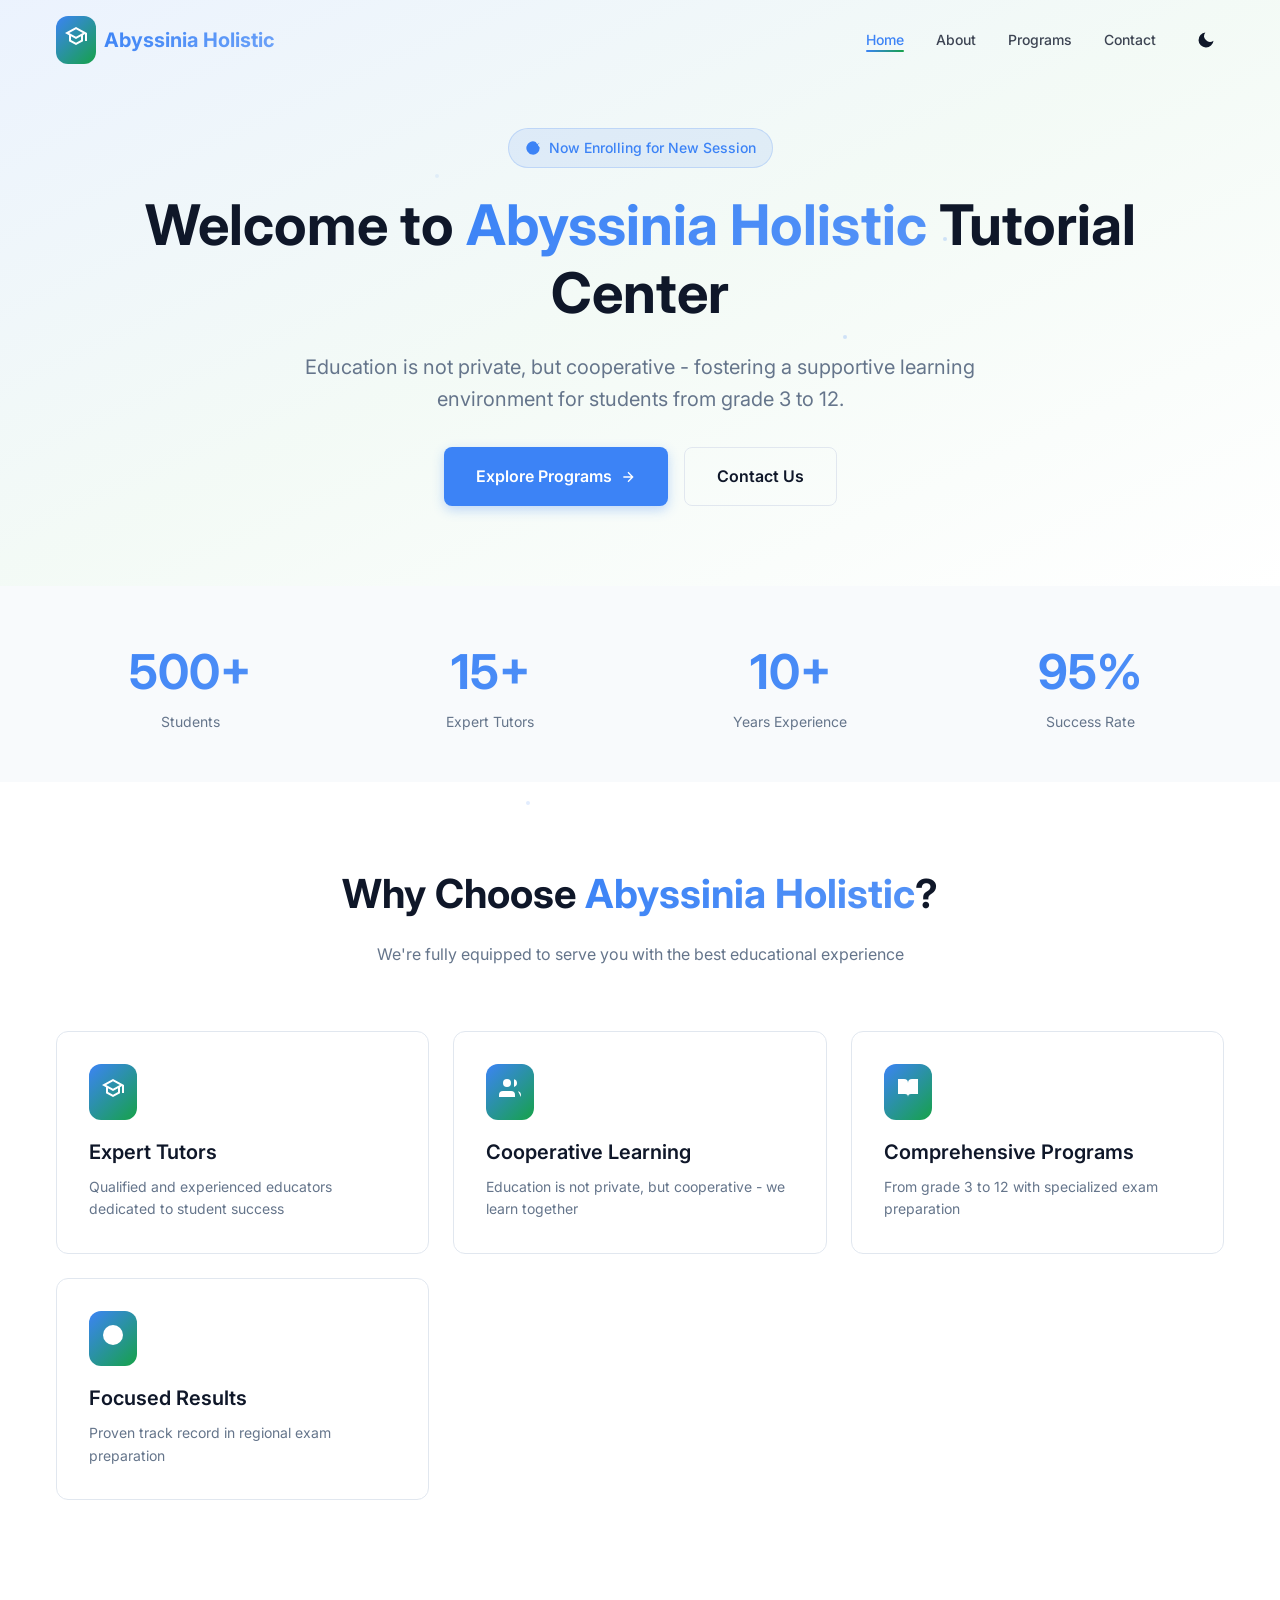
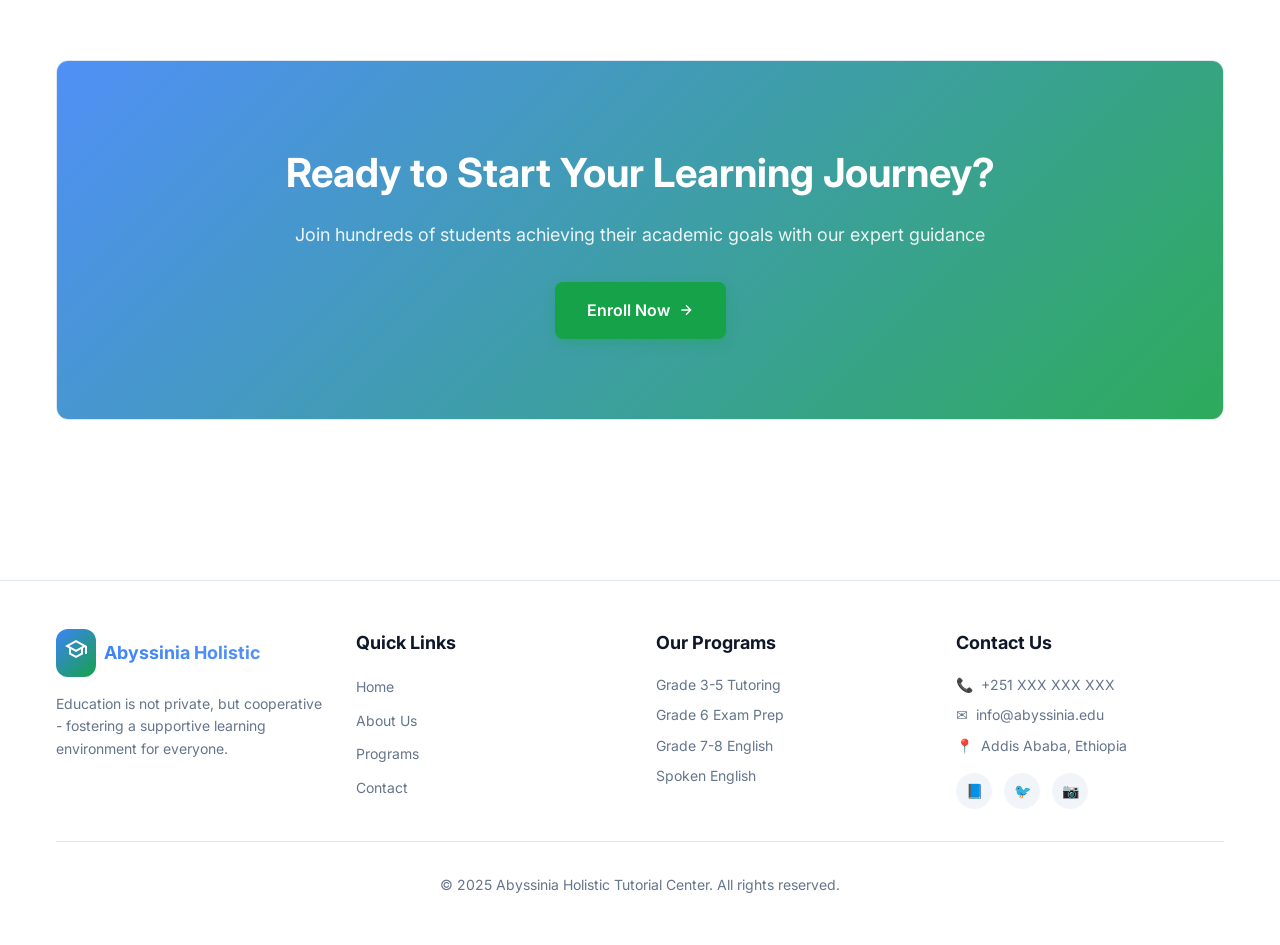
==== index.html @ c07ef42c "Add files via upload" ====
<!DOCTYPE html>
<html lang="en">
<head>
    <meta charset="UTF-8">
    <meta name="viewport" content="width=device-width, initial-scale=1.0">
    <title>Abyssinia Holistic Tutorial Center - Education for Grades 3-12</title>
    <meta name="description" content="Abyssinia Holistic Tutorial Center - Education is not private, but cooperative. Comprehensive tutoring for students from grade 3 to 12 in Addis Ababa, Ethiopia.">
    <link rel="preconnect" href="https://fonts.googleapis.com">
    <link rel="preconnect" href="https://fonts.gstatic.com" crossorigin>
    <link href="https://fonts.googleapis.com/css2?family=Inter:wght@300;400;500;600;700;800;900&display=swap" rel="stylesheet">
    <link rel="stylesheet" href="styles.css">
</head>
<body>
    <!-- Navbar -->
    <nav class="navbar">
        <div class="container">
            <div class="navbar-content">
                <a href="index.html" class="logo">
                    <div class="logo-icon">
                        <svg width="24" height="24" fill="white" viewBox="0 0 24 24">
                            <path d="M12 3L1 9l4 2.18v6L12 21l7-3.82v-6l2-1.09V17h2V9L12 3zm6.82 6L12 12.72 5.18 9 12 5.28 18.82 9zM17 15.99l-5 2.73-5-2.73v-3.72L12 15l5-2.73v3.72z"/>
                        </svg>
                    </div>
                    <span class="logo-text">Abyssinia Holistic</span>
                </a>

                <div style="display: flex; align-items: center; gap: 2rem;">
                    <ul class="nav-links">
                        <li><a href="index.html">Home</a></li>
                        <li><a href="about.html">About</a></li>
                        <li><a href="programs.html">Programs</a></li>
                        <li><a href="contact.html">Contact</a></li>
                    </ul>
                    
                    <button class="theme-toggle" onclick="toggleTheme()" aria-label="Toggle theme">
                        <svg class="sun-icon" width="20" height="20" fill="currentColor" viewBox="0 0 24 24">
                            <circle cx="12" cy="12" r="5"/><path d="M12 1v2m0 18v2M4.22 4.22l1.42 1.42m12.72 12.72l1.42 1.42M1 12h2m18 0h2M4.22 19.78l1.42-1.42M18.36 5.64l1.42-1.42"/>
                        </svg>
                        <svg class="moon-icon" width="20" height="20" fill="currentColor" viewBox="0 0 24 24">
                            <path d="M21 12.79A9 9 0 1 1 11.21 3 7 7 0 0 0 21 12.79z"/>
                        </svg>
                    </button>
                    
                    <button class="mobile-menu-btn" onclick="toggleMobileMenu()" aria-label="Toggle menu">
                        <svg width="24" height="24" fill="none" stroke="currentColor" stroke-width="2" viewBox="0 0 24 24">
                            <path d="M3 12h18M3 6h18M3 18h18"/>
                        </svg>
                    </button>
                </div>
            </div>

            <div class="mobile-menu" id="mobileMenu">
                <a href="index.html">Home</a>
                <a href="about.html">About</a>
                <a href="programs.html">Programs</a>
                <a href="contact.html">Contact</a>
            </div>
        </div>
    </nav>

    <!-- Hero Section -->
    <section style="padding-top: 8rem; padding-bottom: 5rem; position: relative;">
        <div style="position: absolute; inset: 0; background: linear-gradient(to bottom right, hsl(var(--primary) / 0.1), hsl(var(--secondary) / 0.05), hsl(var(--background))); z-index: -1;"></div>
        
        <div class="container">
            <div style="max-width: 64rem; margin: 0 auto; text-align: center;" class="animate-fade-in">
                <div style="display: inline-flex; align-items: center; gap: 0.5rem; padding: 0.5rem 1rem; border-radius: 9999px; background: hsl(var(--primary) / 0.1); border: 1px solid hsl(var(--primary) / 0.2); margin-bottom: 1.5rem;">
                    <svg width="16" height="16" fill="hsl(var(--primary))" viewBox="0 0 24 24">
                        <path d="M22 11.08V12a10 10 0 1 1-5.93-9.14"/><path d="M22 4L12 14.01l-3-3"/>
                    </svg>
                    <span style="font-size: 0.875rem; font-weight: 500; color: hsl(var(--primary));">Now Enrolling for New Session</span>
                </div>
                
                <h1 style="font-size: 3.5rem; font-weight: 700; margin-bottom: 1.5rem; line-height: 1.2;">
                    Welcome to <span class="gradient-text">Abyssinia Holistic</span> Tutorial Center
                </h1>
                
                <p style="font-size: 1.25rem; color: hsl(var(--muted-foreground)); margin-bottom: 2rem; max-width: 48rem; margin-left: auto; margin-right: auto;">
                    Education is not private, but cooperative - fostering a supportive learning environment for students from grade 3 to 12.
                </p>
                
                <div style="display: flex; gap: 1rem; justify-content: center; flex-wrap: wrap;">
                    <a href="programs.html" class="btn btn-primary btn-lg">
                        Explore Programs
                        <svg width="16" height="16" fill="none" stroke="currentColor" stroke-width="2" viewBox="0 0 24 24">
                            <path d="M5 12h14m-7-7l7 7-7 7"/>
                        </svg>
                    </a>
                    <a href="contact.html" class="btn btn-outline btn-lg">Contact Us</a>
                </div>
            </div>
        </div>
    </section>

    <!-- Stats Section -->
    <section style="padding: 3rem 0; background: hsl(var(--muted) / 0.5);">
        <div class="container">
            <div style="display: grid; grid-template-columns: repeat(auto-fit, minmax(200px, 1fr)); gap: 2rem; text-align: center;">
                <div class="animate-slide-up">
                    <div style="font-size: 3rem; font-weight: 700;" class="gradient-text">500+</div>
                    <div style="font-size: 0.875rem; color: hsl(var(--muted-foreground));">Students</div>
                </div>
                <div class="animate-slide-up" style="animation-delay: 0.1s;">
                    <div style="font-size: 3rem; font-weight: 700;" class="gradient-text">15+</div>
                    <div style="font-size: 0.875rem; color: hsl(var(--muted-foreground));">Expert Tutors</div>
                </div>
                <div class="animate-slide-up" style="animation-delay: 0.2s;">
                    <div style="font-size: 3rem; font-weight: 700;" class="gradient-text">10+</div>
                    <div style="font-size: 0.875rem; color: hsl(var(--muted-foreground));">Years Experience</div>
                </div>
                <div class="animate-slide-up" style="animation-delay: 0.3s;">
                    <div style="font-size: 3rem; font-weight: 700;" class="gradient-text">95%</div>
                    <div style="font-size: 0.875rem; color: hsl(var(--muted-foreground));">Success Rate</div>
                </div>
            </div>
        </div>
    </section>

    <!-- Features Section -->
    <section style="padding: 5rem 0;">
        <div class="container">
            <div style="text-align: center; margin-bottom: 4rem;">
                <h2 style="font-size: 2.5rem; font-weight: 700; margin-bottom: 1rem;">
                    Why Choose <span class="gradient-text">Abyssinia Holistic</span>?
                </h2>
                <p style="color: hsl(var(--muted-foreground)); max-width: 48rem; margin: 0 auto;">
                    We're fully equipped to serve you with the best educational experience
                </p>
            </div>
            
            <div style="display: grid; grid-template-columns: repeat(auto-fit, minmax(280px, 1fr)); gap: 1.5rem;">
                <div class="card animate-slide-up">
                    <div style="padding: 0.75rem; border-radius: 12px; background: linear-gradient(135deg, hsl(var(--primary)), hsl(var(--secondary))); width: fit-content; margin-bottom: 1rem;">
                        <svg width="24" height="24" fill="white" viewBox="0 0 24 24">
                            <path d="M12 3L1 9l4 2.18v6L12 21l7-3.82v-6l2-1.09V17h2V9L12 3zm6.82 6L12 12.72 5.18 9 12 5.28 18.82 9zM17 15.99l-5 2.73-5-2.73v-3.72L12 15l5-2.73v3.72z"/>
                        </svg>
                    </div>
                    <h3 style="font-size: 1.25rem; font-weight: 600; margin-bottom: 0.5rem;">Expert Tutors</h3>
                    <p style="color: hsl(var(--muted-foreground)); font-size: 0.875rem;">Qualified and experienced educators dedicated to student success</p>
                </div>

                <div class="card animate-slide-up" style="animation-delay: 0.1s;">
                    <div style="padding: 0.75rem; border-radius: 12px; background: linear-gradient(135deg, hsl(var(--primary)), hsl(var(--secondary))); width: fit-content; margin-bottom: 1rem;">
                        <svg width="24" height="24" fill="white" viewBox="0 0 24 24">
                            <path d="M17 21v-2a4 4 0 0 0-4-4H5a4 4 0 0 0-4 4v2"/><circle cx="9" cy="7" r="4"/><path d="M23 21v-2a4 4 0 0 0-3-3.87m-4-12a4 4 0 0 1 0 7.75"/>
                        </svg>
                    </div>
                    <h3 style="font-size: 1.25rem; font-weight: 600; margin-bottom: 0.5rem;">Cooperative Learning</h3>
                    <p style="color: hsl(var(--muted-foreground)); font-size: 0.875rem;">Education is not private, but cooperative - we learn together</p>
                </div>

                <div class="card animate-slide-up" style="animation-delay: 0.2s;">
                    <div style="padding: 0.75rem; border-radius: 12px; background: linear-gradient(135deg, hsl(var(--primary)), hsl(var(--secondary))); width: fit-content; margin-bottom: 1rem;">
                        <svg width="24" height="24" fill="white" viewBox="0 0 24 24">
                            <path d="M2 3h6a4 4 0 0 1 4 4v14a3 3 0 0 0-3-3H2z"/><path d="M22 3h-6a4 4 0 0 0-4 4v14a3 3 0 0 1 3-3h7z"/>
                        </svg>
                    </div>
                    <h3 style="font-size: 1.25rem; font-weight: 600; margin-bottom: 0.5rem;">Comprehensive Programs</h3>
                    <p style="color: hsl(var(--muted-foreground)); font-size: 0.875rem;">From grade 3 to 12 with specialized exam preparation</p>
                </div>

                <div class="card animate-slide-up" style="animation-delay: 0.3s;">
                    <div style="padding: 0.75rem; border-radius: 12px; background: linear-gradient(135deg, hsl(var(--primary)), hsl(var(--secondary))); width: fit-content; margin-bottom: 1rem;">
                        <svg width="24" height="24" fill="white" viewBox="0 0 24 24">
                            <circle cx="12" cy="12" r="10"/><path d="M12 6v6l4 2"/>
                        </svg>
                    </div>
                    <h3 style="font-size: 1.25rem; font-weight: 600; margin-bottom: 0.5rem;">Focused Results</h3>
                    <p style="color: hsl(var(--muted-foreground)); font-size: 0.875rem;">Proven track record in regional exam preparation</p>
                </div>
            </div>
        </div>
    </section>

    <!-- CTA Section -->
    <section style="padding: 5rem 0;">
        <div class="container">
            <div class="card" style="position: relative; overflow: hidden;">
                <div style="position: absolute; inset: 0; background: linear-gradient(135deg, hsl(var(--primary)), hsl(var(--secondary))); opacity: 0.9;"></div>
                <div style="position: relative; padding: 3rem; text-align: center; color: white;">
                    <h2 style="font-size: 2.5rem; font-weight: 700; margin-bottom: 1rem;">Ready to Start Your Learning Journey?</h2>
                    <p style="font-size: 1.125rem; margin-bottom: 2rem; opacity: 0.9; max-width: 48rem; margin-left: auto; margin-right: auto;">
                        Join hundreds of students achieving their academic goals with our expert guidance
                    </p>
                    <a href="contact.html" class="btn btn-secondary btn-lg">
                        Enroll Now
                        <svg width="16" height="16" fill="none" stroke="currentColor" stroke-width="2" viewBox="0 0 24 24">
                            <path d="M5 12h14m-7-7l7 7-7 7"/>
                        </svg>
                    </a>
                </div>
            </div>
        </div>
    </section>

    <!-- Footer -->
    <footer class="footer">
        <div class="container">
            <div class="footer-grid">
                <div>
                    <div style="display: flex; align-items: center; gap: 0.5rem; margin-bottom: 1rem;">
                        <div style="padding: 0.5rem; border-radius: 12px; background: linear-gradient(135deg, hsl(var(--primary)), hsl(var(--secondary)));">
                            <svg width="24" height="24" fill="white" viewBox="0 0 24 24">
                                <path d="M12 3L1 9l4 2.18v6L12 21l7-3.82v-6l2-1.09V17h2V9L12 3zm6.82 6L12 12.72 5.18 9 12 5.28 18.82 9zM17 15.99l-5 2.73-5-2.73v-3.72L12 15l5-2.73v3.72z"/>
                            </svg>
                        </div>
                        <span style="font-size: 1.125rem; font-weight: 700;" class="gradient-text">Abyssinia Holistic</span>
                    </div>
                    <p style="font-size: 0.875rem; color: hsl(var(--muted-foreground));">
                        Education is not private, but cooperative - fostering a supportive learning environment for everyone.
                    </p>
                </div>

                <div>
                    <h3>Quick Links</h3>
                    <ul>
                        <li><a href="index.html">Home</a></li>
                        <li><a href="about.html">About Us</a></li>
                        <li><a href="programs.html">Programs</a></li>
                        <li><a href="contact.html">Contact</a></li>
                    </ul>
                </div>

                <div>
                    <h3>Our Programs</h3>
                    <ul>
                        <li style="color: hsl(var(--muted-foreground)); font-size: 0.875rem;">Grade 3-5 Tutoring</li>
                        <li style="color: hsl(var(--muted-foreground)); font-size: 0.875rem;">Grade 6 Exam Prep</li>
                        <li style="color: hsl(var(--muted-foreground)); font-size: 0.875rem;">Grade 7-8 English</li>
                        <li style="color: hsl(var(--muted-foreground)); font-size: 0.875rem;">Spoken English</li>
                    </ul>
                </div>

                <div>
                    <h3>Contact Us</h3>
                    <ul style="margin-bottom: 1rem;">
                        <li style="display: flex; align-items: center; gap: 0.5rem; color: hsl(var(--muted-foreground)); font-size: 0.875rem;">
                            <span>📞</span> +251 XXX XXX XXX
                        </li>
                        <li style="display: flex; align-items: center; gap: 0.5rem; color: hsl(var(--muted-foreground)); font-size: 0.875rem;">
                            <span>✉️</span> info@abyssinia.edu
                        </li>
                        <li style="display: flex; align-items: center; gap: 0.5rem; color: hsl(var(--muted-foreground)); font-size: 0.875rem;">
                            <span>📍</span> Addis Ababa, Ethiopia
                        </li>
                    </ul>
                    <div class="social-links">
                        <a href="#" aria-label="Facebook">📘</a>
                        <a href="#" aria-label="Twitter">🐦</a>
                        <a href="#" aria-label="Instagram">📷</a>
                    </div>
                </div>
            </div>

            <div class="footer-bottom">
                <p>&copy; 2025 Abyssinia Holistic Tutorial Center. All rights reserved.</p>
            </div>
        </div>
    </footer>

    <script src="script.js"></script>
</body>
</html>
---- styles.css ----
* {
  margin: 0;
  padding: 0;
  box-sizing: border-box;
}

:root {
  --background: 0 0% 100%;
  --foreground: 222 47% 11%;
  --card: 0 0% 100%;
  --card-foreground: 222 47% 11%;
  --primary: 217 91% 60%;
  --primary-foreground: 0 0% 100%;
  --primary-glow: 217 91% 70%;
  --secondary: 142 76% 36%;
  --secondary-foreground: 0 0% 100%;
  --muted: 210 40% 96%;
  --muted-foreground: 215 16% 47%;
  --accent: 38 92% 50%;
  --accent-foreground: 0 0% 100%;
  --border: 214 32% 91%;
  --shadow-glow: 0 8px 32px -8px hsl(217 91% 60% / 0.3);
  --shadow-elevated: 0 20px 60px -12px hsl(222 47% 11% / 0.12);
  --transition-smooth: all 0.3s cubic-bezier(0.4, 0, 0.2, 1);
}

.dark {
  --background: 222 47% 7%;
  --foreground: 210 40% 98%;
  --card: 222 47% 11%;
  --card-foreground: 210 40% 98%;
  --primary: 217 91% 60%;
  --primary-foreground: 0 0% 100%;
  --primary-glow: 217 91% 70%;
  --secondary: 142 76% 36%;
  --secondary-foreground: 0 0% 100%;
  --muted: 217 33% 17%;
  --muted-foreground: 215 20% 65%;
  --accent: 38 92% 50%;
  --accent-foreground: 0 0% 100%;
  --border: 217 33% 17%;
  --shadow-glow: 0 8px 32px -8px hsl(217 91% 60% / 0.5);
  --shadow-elevated: 0 20px 60px -12px hsl(0 0% 0% / 0.3);
}

body {
  font-family: 'Inter', system-ui, -apple-system, sans-serif;
  background: hsl(var(--background));
  color: hsl(var(--foreground));
  line-height: 1.6;
  overflow-x: hidden;
}

html {
  scroll-behavior: smooth;
}

.container {
  max-width: 1200px;
  margin: 0 auto;
  padding: 0 1rem;
}

/* Navbar Styles */
.navbar {
  position: fixed;
  top: 0;
  left: 0;
  right: 0;
  z-index: 1000;
  transition: var(--transition-smooth);
  animation: slideDown 0.5s ease-out;
}

.navbar.scrolled {
  background: hsl(var(--background) / 0.95);
  backdrop-filter: blur(12px);
  box-shadow: 0 4px 12px hsl(var(--foreground) / 0.1);
}

.navbar-content {
  display: flex;
  align-items: center;
  justify-content: space-between;
  height: 80px;
}

.logo {
  display: flex;
  align-items: center;
  gap: 0.5rem;
  text-decoration: none;
  color: hsl(var(--foreground));
  animation: bounceIn 0.8s ease-out;
}

.logo-icon {
  padding: 0.5rem;
  border-radius: 12px;
  background: linear-gradient(135deg, hsl(var(--primary)), hsl(var(--secondary)));
  transition: var(--transition-smooth);
  animation: rotate3d 3s ease-in-out infinite;
}

.logo:hover .logo-icon {
  transform: scale(1.1) rotate(15deg);
  box-shadow: var(--shadow-glow);
}

.logo-text {
  font-size: 1.25rem;
  font-weight: 700;
  background: linear-gradient(135deg, hsl(var(--primary)) 0%, hsl(var(--primary-glow)) 100%);
  -webkit-background-clip: text;
  -webkit-text-fill-color: transparent;
  background-clip: text;
  animation: shimmer 3s ease-in-out infinite;
}

.nav-links {
  display: flex;
  align-items: center;
  gap: 2rem;
  list-style: none;
}

.nav-links li {
  animation: fadeInUp 0.5s ease-out backwards;
}

.nav-links li:nth-child(1) { animation-delay: 0.1s; }
.nav-links li:nth-child(2) { animation-delay: 0.2s; }
.nav-links li:nth-child(3) { animation-delay: 0.3s; }
.nav-links li:nth-child(4) { animation-delay: 0.4s; }

.nav-links a {
  position: relative;
  text-decoration: none;
  color: hsl(var(--foreground) / 0.8);
  font-weight: 500;
  font-size: 0.875rem;
  transition: var(--transition-smooth);
}

.nav-links a::before {
  content: '';
  position: absolute;
  bottom: -4px;
  left: 50%;
  width: 0;
  height: 2px;
  background: linear-gradient(to right, hsl(var(--primary)), hsl(var(--secondary)));
  transform: translateX(-50%);
  transition: width 0.3s ease;
  border-radius: 2px;
}

.nav-links a:hover::before,
.nav-links a.active::before {
  width: 100%;
}

.nav-links a:hover,
.nav-links a.active {
  color: hsl(var(--primary));
  transform: translateY(-2px);
}

.theme-toggle,
.mobile-menu-btn {
  background: none;
  border: none;
  cursor: pointer;
  padding: 0.5rem;
  border-radius: 50%;
  color: hsl(var(--foreground));
  transition: var(--transition-smooth);
  animation: pulse 2s ease-in-out infinite;
}

.theme-toggle:hover,
.mobile-menu-btn:hover {
  background: hsl(var(--muted));
  box-shadow: var(--shadow-glow);
  transform: rotate(15deg) scale(1.1);
  animation: none;
}

.mobile-menu-btn {
  display: none;
}

.mobile-menu {
  display: none;
  padding: 1rem 0;
  animation: slideDown 0.3s ease-out;
}

.mobile-menu.active {
  display: block;
}

.mobile-menu a {
  display: block;
  padding: 0.75rem 1rem;
  text-decoration: none;
  color: hsl(var(--foreground));
  border-radius: 8px;
  margin-bottom: 0.5rem;
  transition: var(--transition-smooth);
  animation: slideInLeft 0.4s ease-out backwards;
}

.mobile-menu a:nth-child(1) { animation-delay: 0.1s; }
.mobile-menu a:nth-child(2) { animation-delay: 0.2s; }
.mobile-menu a:nth-child(3) { animation-delay: 0.3s; }
.mobile-menu a:nth-child(4) { animation-delay: 0.4s; }

.mobile-menu a:hover,
.mobile-menu a.active {
  background: hsl(var(--primary));
  color: hsl(var(--primary-foreground));
  transform: translateX(10px);
}

/* Card Styles */
.card {
  background: hsl(var(--card));
  border: 1px solid hsl(var(--border));
  border-radius: 12px;
  padding: 2rem;
  transition: var(--transition-smooth);
  position: relative;
  overflow: hidden;
}

.card::before {
  content: '';
  position: absolute;
  top: 0;
  left: 0;
  width: 100%;
  height: 100%;
  background: linear-gradient(135deg, hsl(var(--primary) / 0.03), hsl(var(--secondary) / 0.03));
  opacity: 0;
  transition: opacity 0.3s ease;
}

.card:hover::before {
  opacity: 1;
}

.card:hover {
  transform: translateY(-8px) scale(1.02);
  box-shadow: var(--shadow-elevated);
  border-color: hsl(var(--primary) / 0.3);
}

/* Button Styles */
.btn {
  display: inline-flex;
  align-items: center;
  gap: 0.5rem;
  padding: 0.75rem 1.5rem;
  border: none;
  border-radius: 8px;
  font-weight: 600;
  font-size: 0.875rem;
  cursor: pointer;
  transition: var(--transition-smooth);
  text-decoration: none;
  position: relative;
  overflow: hidden;
}

.btn::before {
  content: '';
  position: absolute;
  top: 50%;
  left: 50%;
  width: 0;
  height: 0;
  border-radius: 50%;
  background: rgba(255, 255, 255, 0.2);
  transform: translate(-50%, -50%);
  transition: width 0.6s, height 0.6s;
}

.btn:hover::before {
  width: 300px;
  height: 300px;
}

.btn svg {
  transition: transform 0.3s ease;
}

.btn:hover svg {
  transform: translateX(5px);
}

.btn-primary {
  background: hsl(var(--primary));
  color: hsl(var(--primary-foreground));
  box-shadow: 0 4px 12px hsl(var(--primary) / 0.3);
}

.btn-primary:hover {
  box-shadow: 0 8px 24px hsl(var(--primary) / 0.4);
  transform: translateY(-2px) scale(1.05);
}

.btn-secondary {
  background: hsl(var(--secondary));
  color: hsl(var(--secondary-foreground));
  box-shadow: 0 4px 12px hsl(var(--secondary) / 0.3);
}

.btn-secondary:hover {
  box-shadow: 0 8px 24px hsl(var(--secondary) / 0.4);
  transform: translateY(-2px) scale(1.05);
}

.btn-outline {
  background: transparent;
  color: hsl(var(--foreground));
  border: 1px solid hsl(var(--border));
}

.btn-outline:hover {
  background: hsl(var(--muted));
  border-color: hsl(var(--primary));
  transform: translateY(-2px);
}

.btn-lg {
  padding: 1rem 2rem;
  font-size: 1rem;
}

/* Gradient Text */
.gradient-text {
  background: linear-gradient(135deg, hsl(var(--primary)) 0%, hsl(var(--primary-glow)) 100%);
  -webkit-background-clip: text;
  -webkit-text-fill-color: transparent;
  background-clip: text;
  animation: gradientShift 3s ease-in-out infinite;
  background-size: 200% 200%;
}

/* Animations */
@keyframes fadeIn {
  from {
    opacity: 0;
  }
  to {
    opacity: 1;
  }
}

@keyframes fadeInUp {
  from {
    opacity: 0;
    transform: translateY(30px);
  }
  to {
    opacity: 1;
    transform: translateY(0);
  }
}

@keyframes slideUp {
  from {
    opacity: 0;
    transform: translateY(30px);
  }
  to {
    opacity: 1;
    transform: translateY(0);
  }
}

@keyframes slideDown {
  from {
    opacity: 0;
    transform: translateY(-20px);
  }
  to {
    opacity: 1;
    transform: translateY(0);
  }
}

@keyframes slideInLeft {
  from {
    opacity: 0;
    transform: translateX(-30px);
  }
  to {
    opacity: 1;
    transform: translateX(0);
  }
}

@keyframes slideInRight {
  from {
    opacity: 0;
    transform: translateX(30px);
  }
  to {
    opacity: 1;
    transform: translateX(0);
  }
}

@keyframes bounceIn {
  0% {
    opacity: 0;
    transform: scale(0.3);
  }
  50% {
    opacity: 1;
    transform: scale(1.05);
  }
  70% {
    transform: scale(0.9);
  }
  100% {
    transform: scale(1);
  }
}

@keyframes pulse {
  0%, 100% {
    transform: scale(1);
    opacity: 1;
  }
  50% {
    transform: scale(1.05);
    opacity: 0.9;
  }
}

@keyframes shimmer {
  0% {
    background-position: -200% center;
  }
  100% {
    background-position: 200% center;
  }
}

@keyframes rotate3d {
  0%, 100% {
    transform: rotate(0deg);
  }
  25% {
    transform: rotate(-5deg);
  }
  75% {
    transform: rotate(5deg);
  }
}

@keyframes float {
  0%, 100% {
    transform: translateY(0px);
  }
  50% {
    transform: translateY(-10px);
  }
}

@keyframes wiggle {
  0%, 100% {
    transform: rotate(0deg);
  }
  25% {
    transform: rotate(-3deg);
  }
  75% {
    transform: rotate(3deg);
  }
}

@keyframes gradientShift {
  0%, 100% {
    background-position: 0% 50%;
  }
  50% {
    background-position: 100% 50%;
  }
}

@keyframes scaleIn {
  from {
    opacity: 0;
    transform: scale(0.9);
  }
  to {
    opacity: 1;
    transform: scale(1);
  }
}

@keyframes heartBeat {
  0%, 100% {
    transform: scale(1);
  }
  10%, 30% {
    transform: scale(0.9);
  }
  20%, 40%, 60%, 80% {
    transform: scale(1.1);
  }
  50%, 70% {
    transform: scale(1.05);
  }
}

@keyframes swing {
  20% {
    transform: rotate(15deg);
  }
  40% {
    transform: rotate(-10deg);
  }
  60% {
    transform: rotate(5deg);
  }
  80% {
    transform: rotate(-5deg);
  }
  100% {
    transform: rotate(0deg);
  }
}

@keyframes wobble {
  0%, 100% {
    transform: translateX(0);
  }
  15% {
    transform: translateX(-10px) rotate(-5deg);
  }
  30% {
    transform: translateX(8px) rotate(3deg);
  }
  45% {
    transform: translateX(-8px) rotate(-3deg);
  }
  60% {
    transform: translateX(5px) rotate(2deg);
  }
  75% {
    transform: translateX(-3px) rotate(-1deg);
  }
}

@keyframes flip {
  from {
    transform: perspective(400px) rotateY(0);
  }
  to {
    transform: perspective(400px) rotateY(360deg);
  }
}

@keyframes zoomIn {
  from {
    opacity: 0;
    transform: scale(0.5);
  }
  to {
    opacity: 1;
    transform: scale(1);
  }
}

.animate-fade-in {
  animation: fadeIn 0.8s ease-out;
}

.animate-slide-up {
  animation: slideUp 0.8s ease-out;
}

.animate-slide-down {
  animation: slideDown 0.8s ease-out;
}

.animate-slide-in-left {
  animation: slideInLeft 0.8s ease-out;
}

.animate-slide-in-right {
  animation: slideInRight 0.8s ease-out;
}

.animate-bounce-in {
  animation: bounceIn 1s ease-out;
}

.animate-pulse {
  animation: pulse 2s ease-in-out infinite;
}

.animate-float {
  animation: float 3s ease-in-out infinite;
}

.animate-wiggle {
  animation: wiggle 1s ease-in-out;
}

.animate-scale-in {
  animation: scaleIn 0.5s ease-out;
}

.animate-heart-beat {
  animation: heartBeat 1.3s ease-in-out infinite;
}

.animate-swing {
  animation: swing 1s ease-in-out;
}

.animate-wobble {
  animation: wobble 1s ease-in-out;
}

.animate-flip {
  animation: flip 1s ease-in-out;
}

.animate-zoom-in {
  animation: zoomIn 0.6s ease-out;
}

/* Footer Styles */
.footer {
  background: hsl(var(--card));
  border-top: 1px solid hsl(var(--border));
  margin-top: 5rem;
  padding: 3rem 0;
  animation: fadeInUp 0.8s ease-out;
}

.footer-grid {
  display: grid;
  grid-template-columns: repeat(auto-fit, minmax(250px, 1fr));
  gap: 2rem;
  margin-bottom: 2rem;
}

.footer-grid > div {
  animation: slideInLeft 0.8s ease-out backwards;
}

.footer-grid > div:nth-child(1) { animation-delay: 0.1s; }
.footer-grid > div:nth-child(2) { animation-delay: 0.2s; }
.footer-grid > div:nth-child(3) { animation-delay: 0.3s; }
.footer-grid > div:nth-child(4) { animation-delay: 0.4s; }

.footer h3 {
  font-size: 1.125rem;
  margin-bottom: 1rem;
}

.footer ul {
  list-style: none;
}

.footer li {
  margin-bottom: 0.5rem;
  transition: var(--transition-smooth);
}

.footer li:hover {
  transform: translateX(5px);
}

.footer a {
  color: hsl(var(--muted-foreground));
  text-decoration: none;
  font-size: 0.875rem;
  transition: var(--transition-smooth);
  position: relative;
}

.footer a::after {
  content: '';
  position: absolute;
  bottom: -2px;
  left: 0;
  width: 0;
  height: 1px;
  background: hsl(var(--primary));
  transition: width 0.3s ease;
}

.footer a:hover::after {
  width: 100%;
}

.footer a:hover {
  color: hsl(var(--primary));
}

.footer-bottom {
  text-align: center;
  padding-top: 2rem;
  border-top: 1px solid hsl(var(--border));
  color: hsl(var(--muted-foreground));
  font-size: 0.875rem;
  animation: fadeIn 1s ease-out 0.5s backwards;
}

.social-links {
  display: flex;
  gap: 0.75rem;
  margin-top: 1rem;
}

.social-links a {
  display: flex;
  align-items: center;
  justify-content: center;
  width: 36px;
  height: 36px;
  border-radius: 50%;
  background: hsl(var(--muted));
  transition: var(--transition-smooth);
  animation: bounceIn 0.8s ease-out backwards;
}

.social-links a:nth-child(1) { animation-delay: 0.1s; }
.social-links a:nth-child(2) { animation-delay: 0.2s; }
.social-links a:nth-child(3) { animation-delay: 0.3s; }

.social-links a:hover {
  background: hsl(var(--primary));
  color: hsl(var(--primary-foreground));
  transform: translateY(-6px) rotate(15deg) scale(1.2);
  box-shadow: var(--shadow-glow);
}

/* Form Styles */
.form-group {
  margin-bottom: 1.5rem;
  animation: slideInLeft 0.6s ease-out backwards;
}

.form-group:nth-child(1) { animation-delay: 0.1s; }
.form-group:nth-child(2) { animation-delay: 0.2s; }
.form-group:nth-child(3) { animation-delay: 0.3s; }
.form-group:nth-child(4) { animation-delay: 0.4s; }

.form-label {
  display: block;
  font-size: 0.875rem;
  font-weight: 500;
  margin-bottom: 0.5rem;
}

.form-input,
.form-textarea {
  width: 100%;
  padding: 0.75rem;
  border: 1px solid hsl(var(--border));
  border-radius: 8px;
  background: hsl(var(--background));
  color: hsl(var(--foreground));
  font-family: inherit;
  font-size: 0.875rem;
  transition: var(--transition-smooth);
}

.form-input:focus,
.form-textarea:focus {
  outline: none;
  border-color: hsl(var(--primary));
  box-shadow: 0 0 0 3px hsl(var(--primary) / 0.1);
  transform: translateY(-2px);
}

/* Responsive */
@media (max-width: 768px) {
  .nav-links {
    display: none;
  }

  .mobile-menu-btn {
    display: block;
  }

  .footer-grid {
    grid-template-columns: 1fr;
  }
}

/* Icons (Using Unicode symbols) */
.icon {
  width: 20px;
  height: 20px;
  display: inline-block;
}
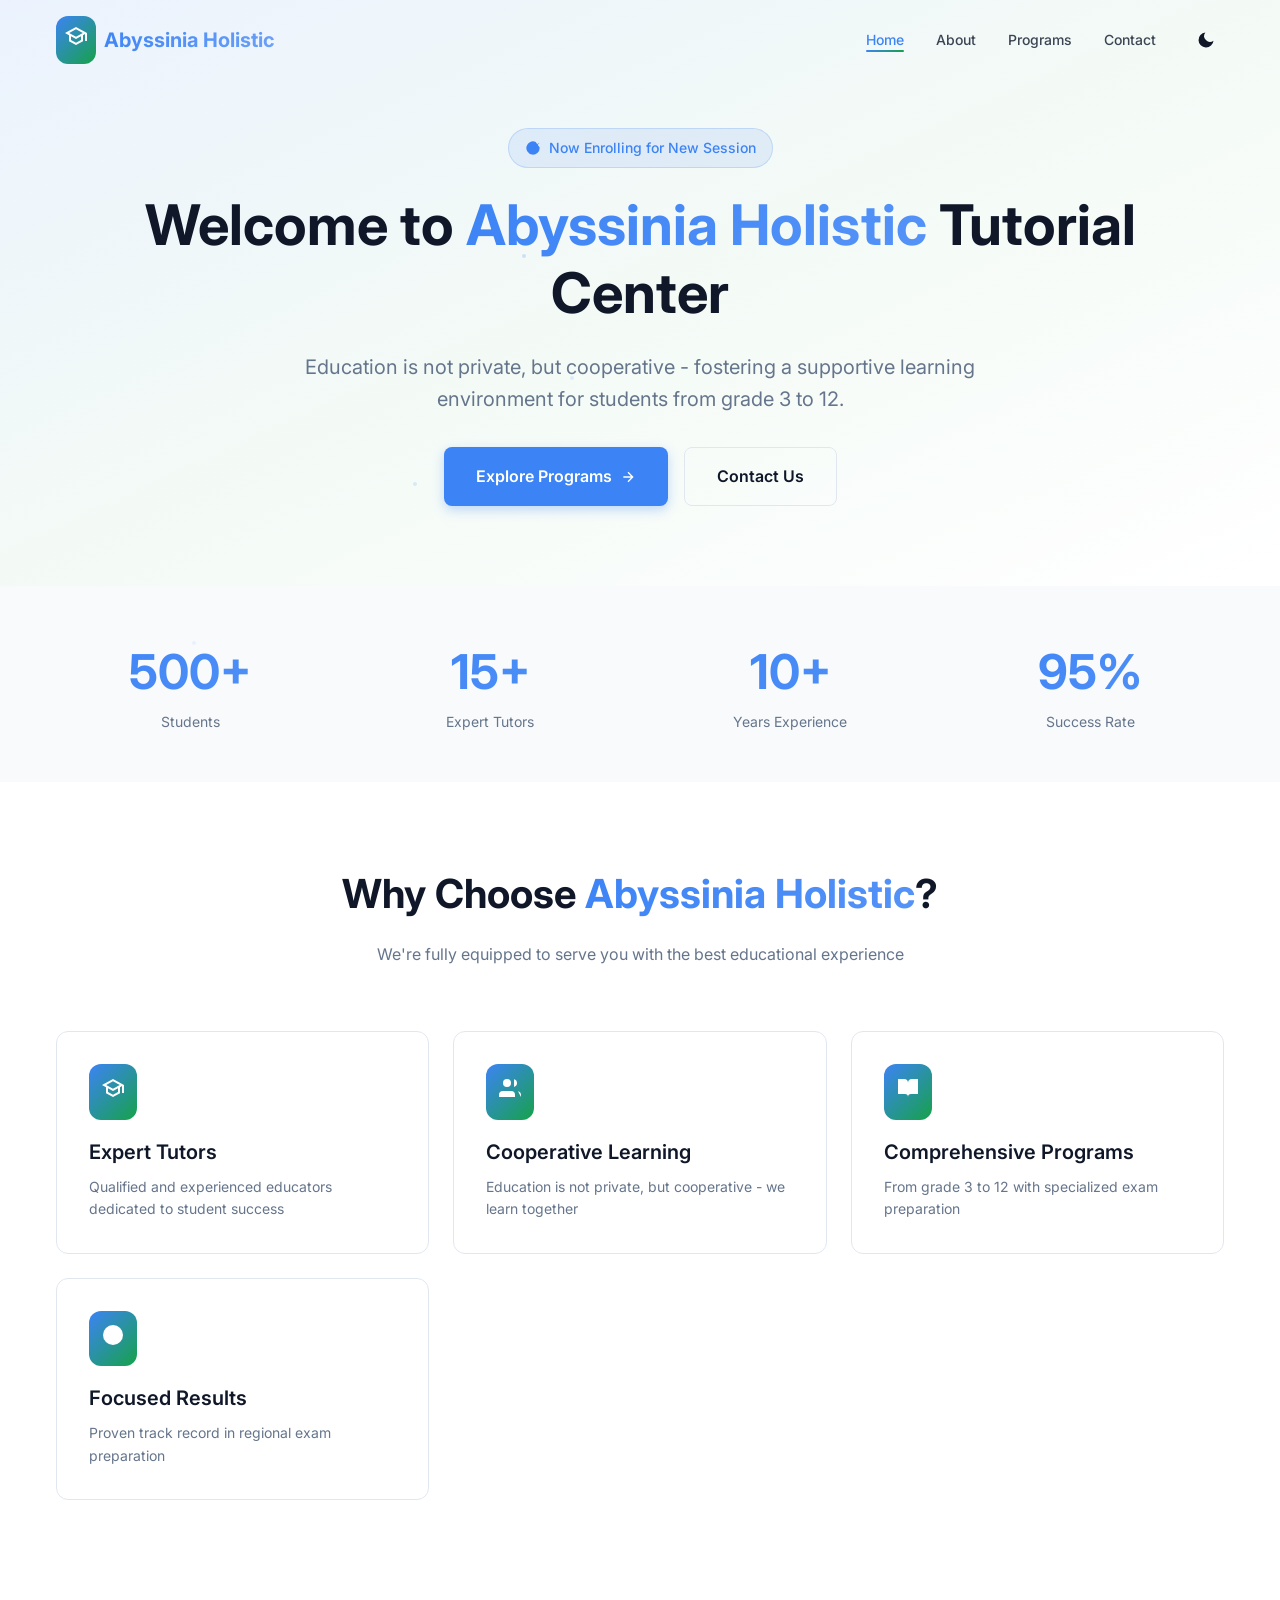
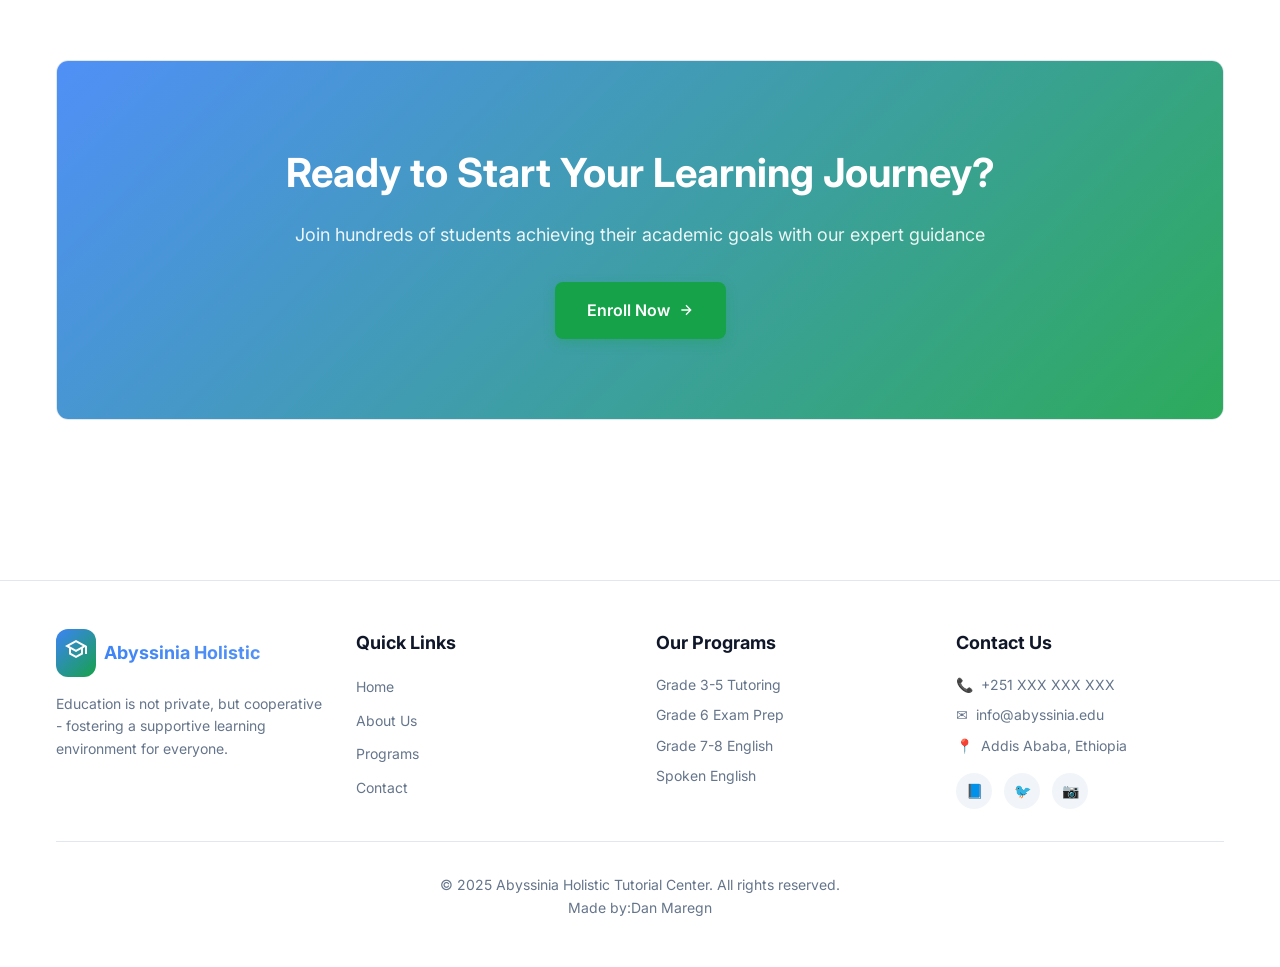
==== commit f8409984: "Update index.html" ====
--- a/index.html
+++ b/index.html
@@ -253,7 +253,7 @@
             </div>
 
             <div class="footer-bottom">
-                <p>&copy; 2025 Abyssinia Holistic Tutorial Center. All rights reserved.</p>
+                <p>&copy; 2025 Abyssinia Holistic Tutorial Center. All rights reserved.</br> Made by:Dan Maregn</p>
             </div>
         </div>
     </footer>
@@ -261,3 +261,4 @@
     <script src="script.js"></script>
 </body>
 </html>
+
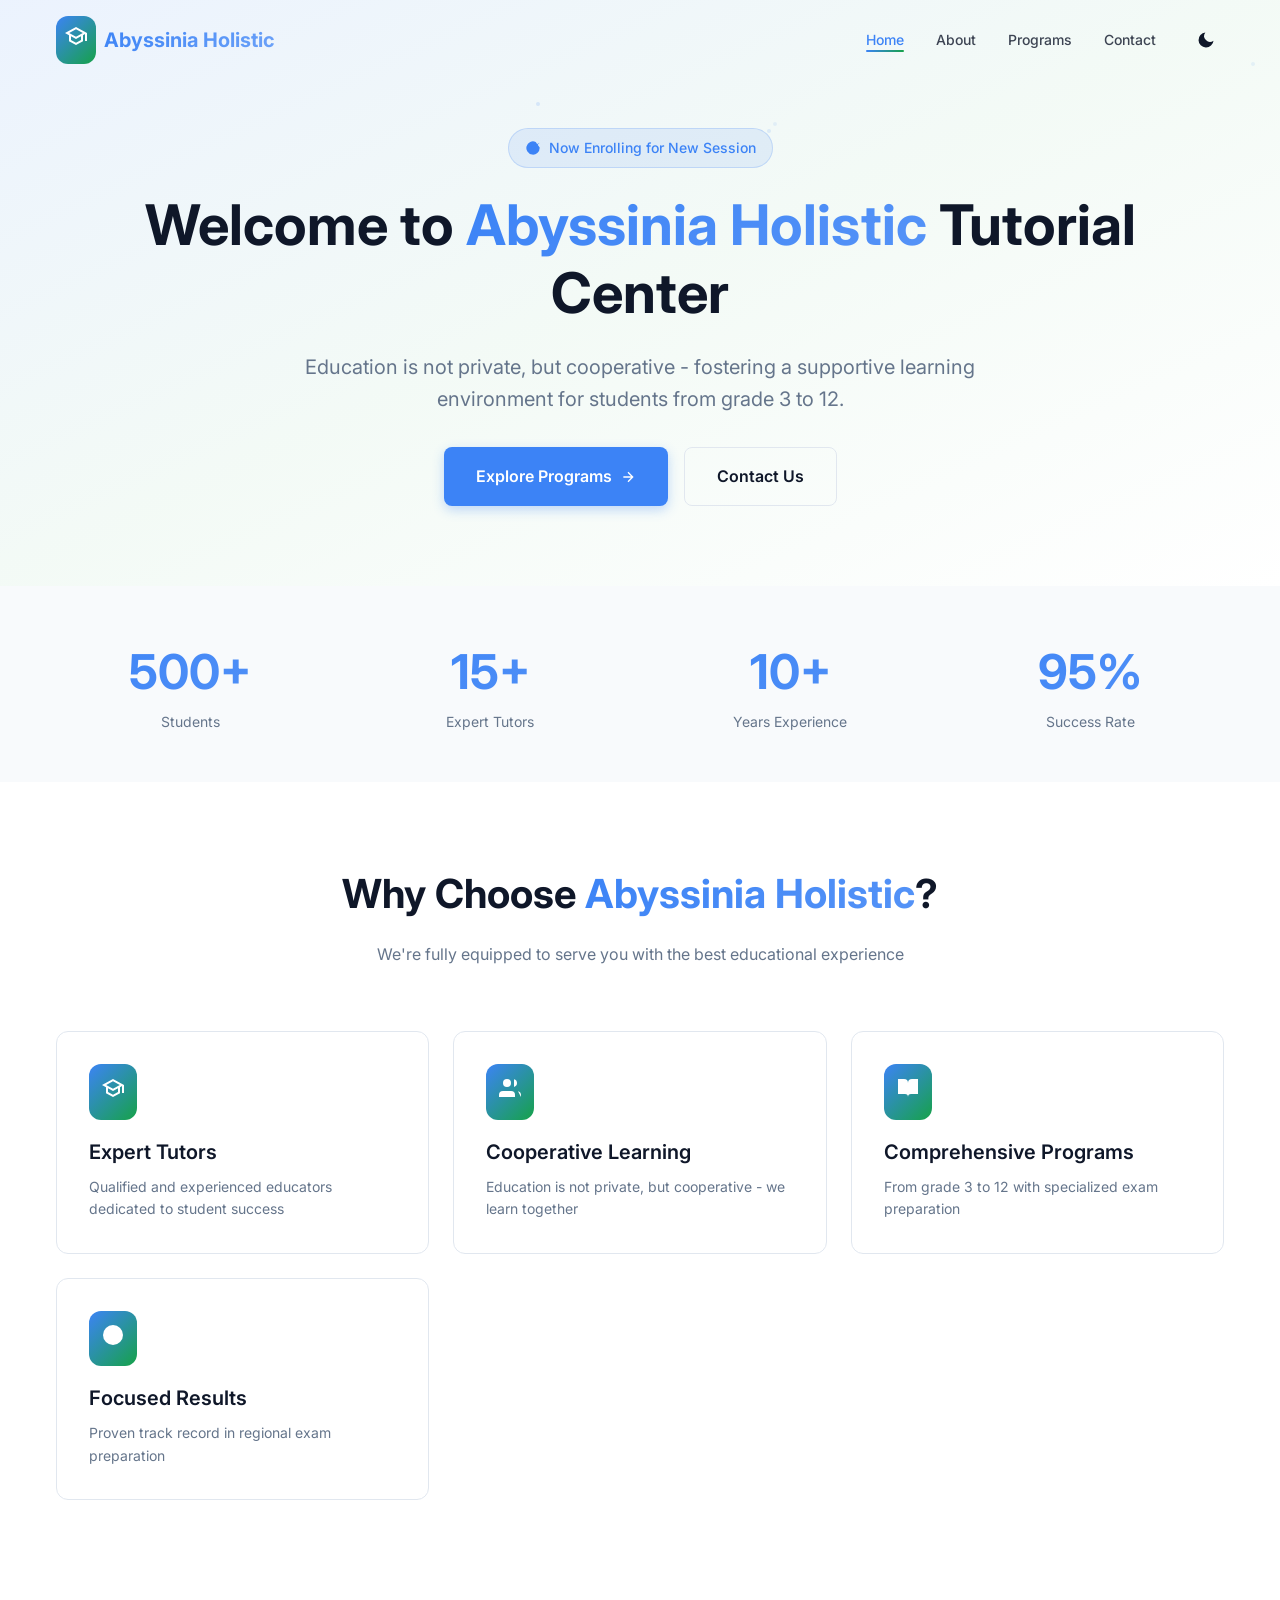
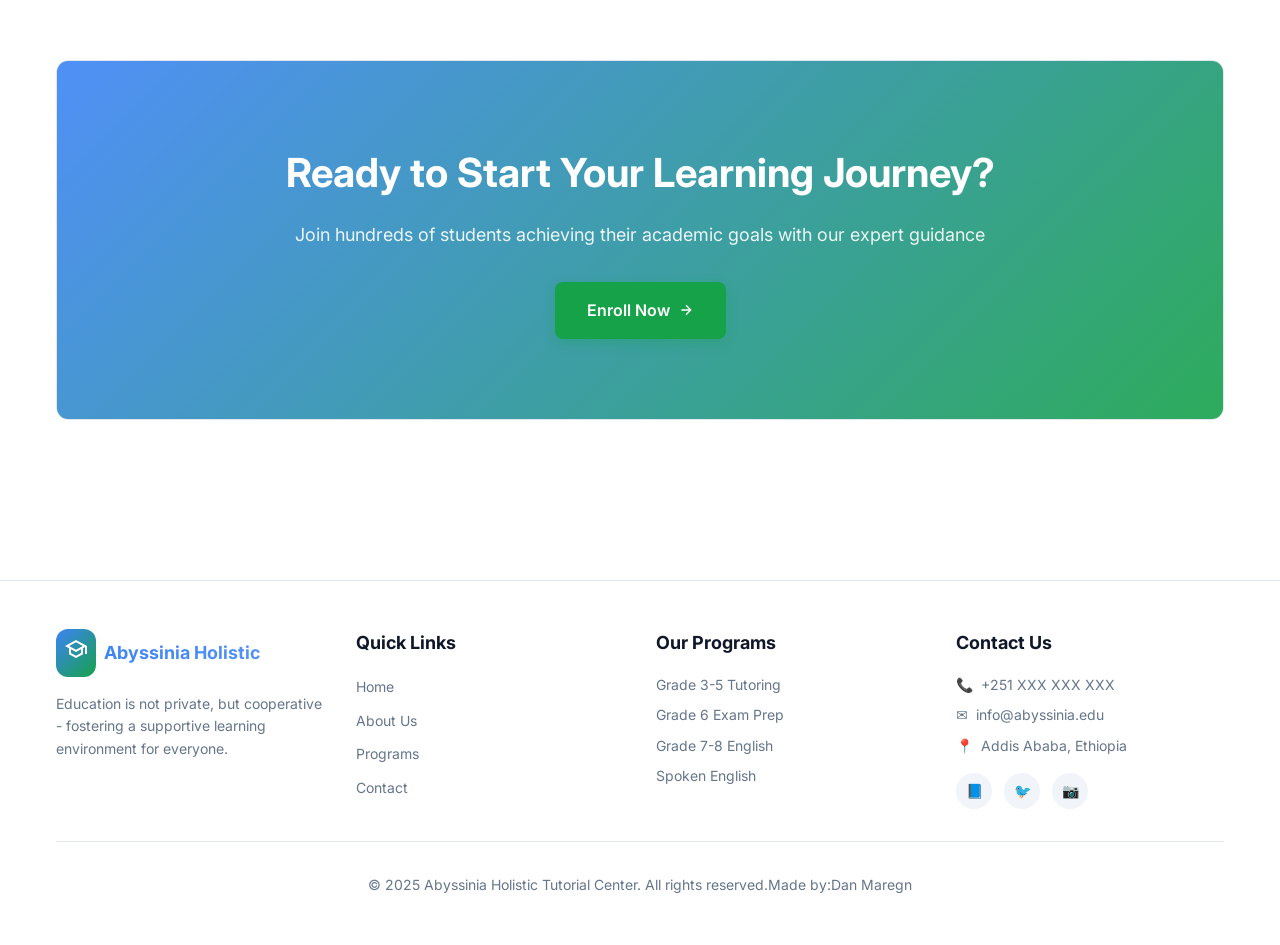
==== commit 9fc2f694: "Update index.html" ====
--- a/index.html
+++ b/index.html
@@ -253,7 +253,7 @@
             </div>
 
             <div class="footer-bottom">
-                <p>&copy; 2025 Abyssinia Holistic Tutorial Center. All rights reserved.</br> Made by:Dan Maregn</p>
+                <p>&copy; 2025 Abyssinia Holistic Tutorial Center. All rights reserved.Made by:Dan Maregn</p>
             </div>
         </div>
     </footer>
@@ -262,3 +262,4 @@
 </body>
 </html>
 
+
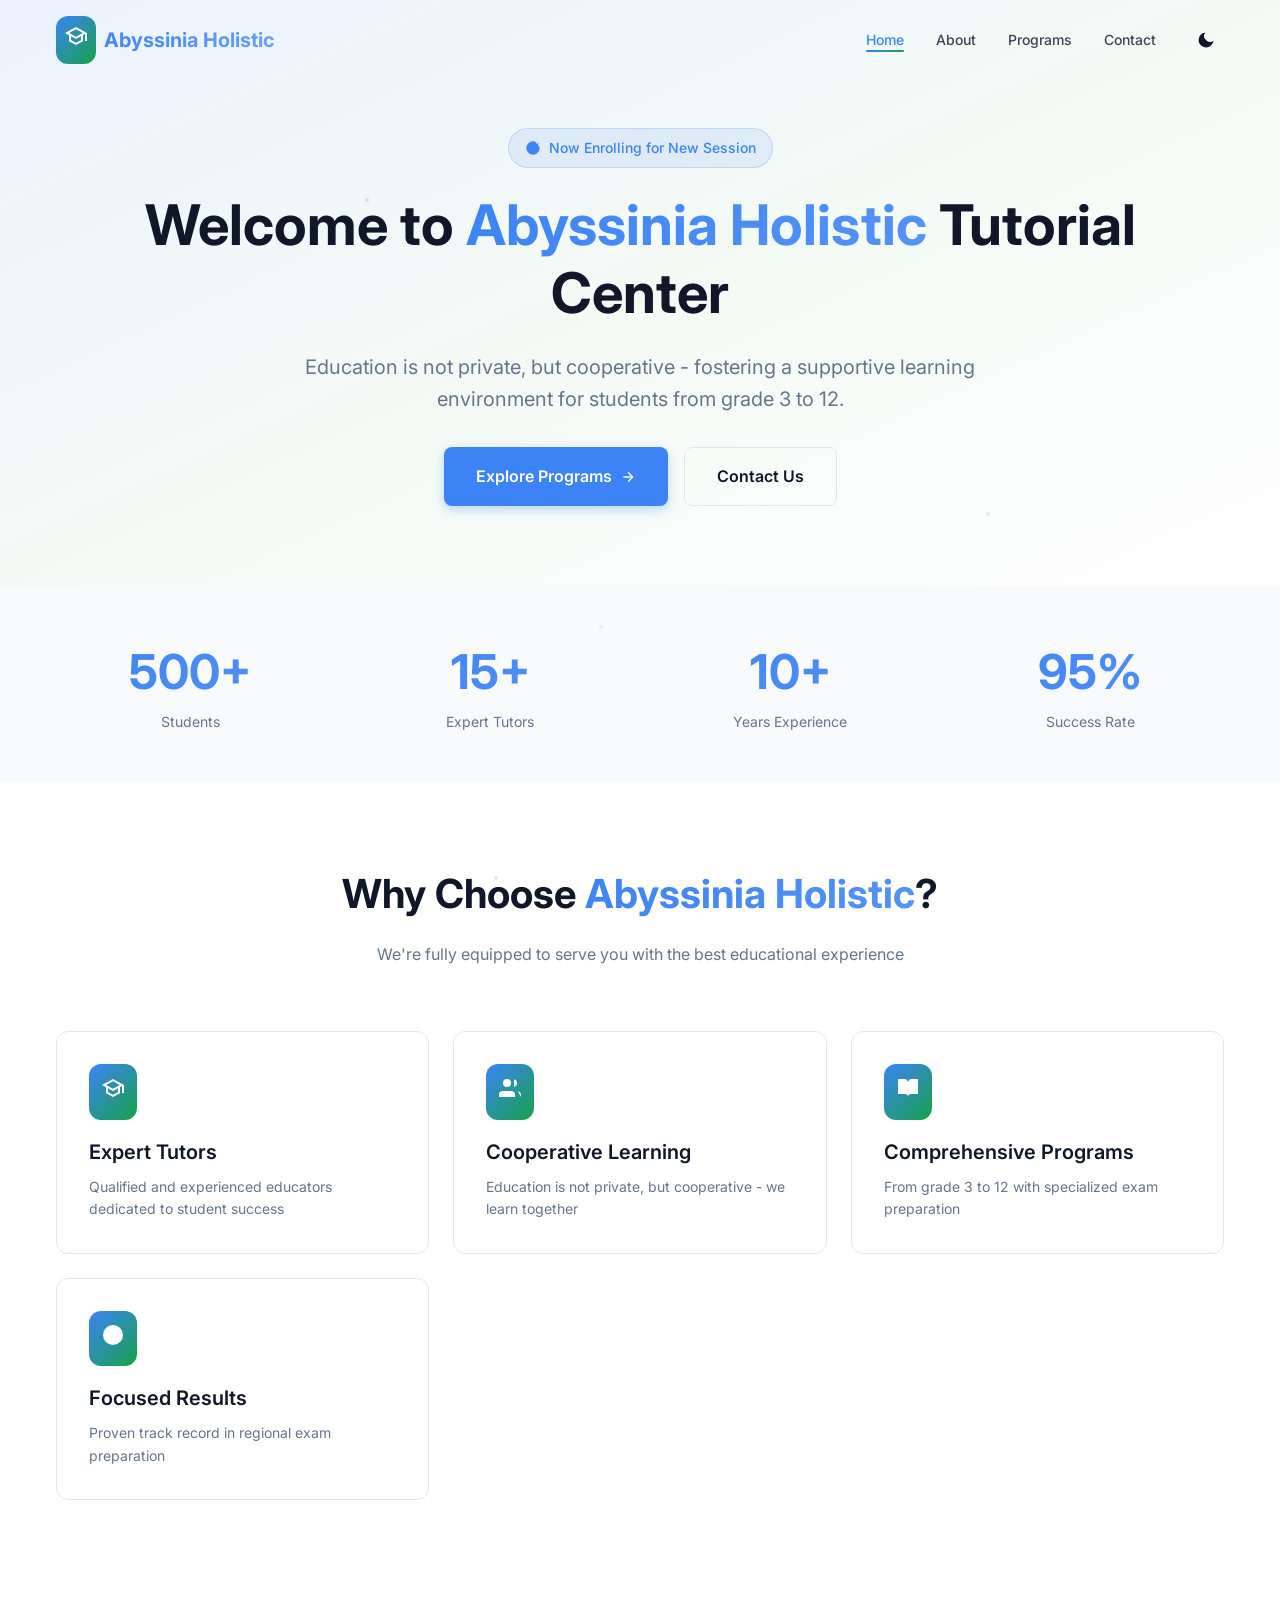
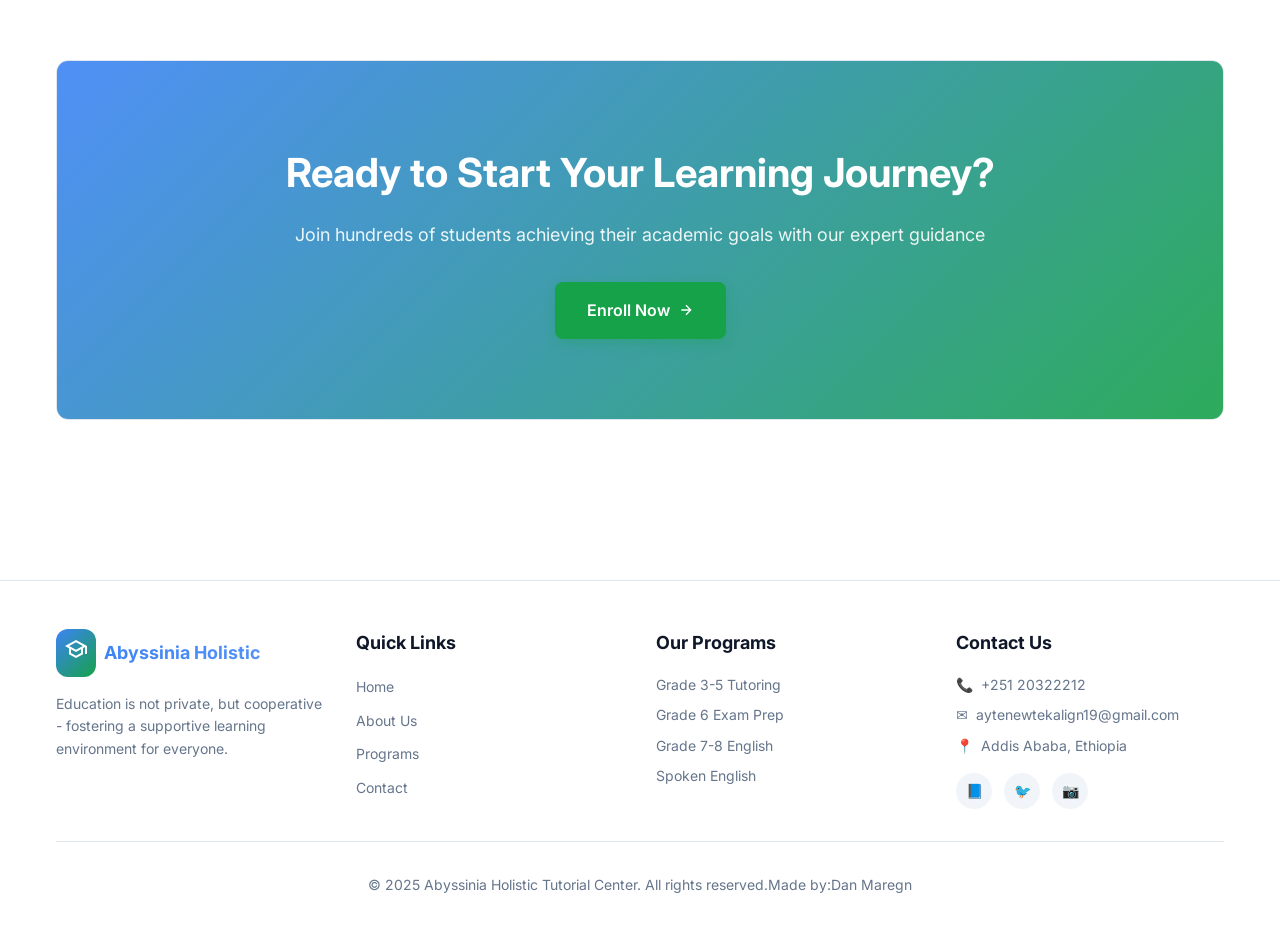
==== commit 0bf3c548: "Update index.html" ====
--- a/index.html
+++ b/index.html
@@ -235,10 +235,10 @@
                     <h3>Contact Us</h3>
                     <ul style="margin-bottom: 1rem;">
                         <li style="display: flex; align-items: center; gap: 0.5rem; color: hsl(var(--muted-foreground)); font-size: 0.875rem;">
-                            <span>📞</span> +251 XXX XXX XXX
+                            <span>📞</span> +251 20322212
                         </li>
                         <li style="display: flex; align-items: center; gap: 0.5rem; color: hsl(var(--muted-foreground)); font-size: 0.875rem;">
-                            <span>✉️</span> info@abyssinia.edu
+                            <span>✉️</span> aytenewtekalign19@gmail.com
                         </li>
                         <li style="display: flex; align-items: center; gap: 0.5rem; color: hsl(var(--muted-foreground)); font-size: 0.875rem;">
                             <span>📍</span> Addis Ababa, Ethiopia
@@ -263,3 +263,4 @@
 </html>
 
 
+
